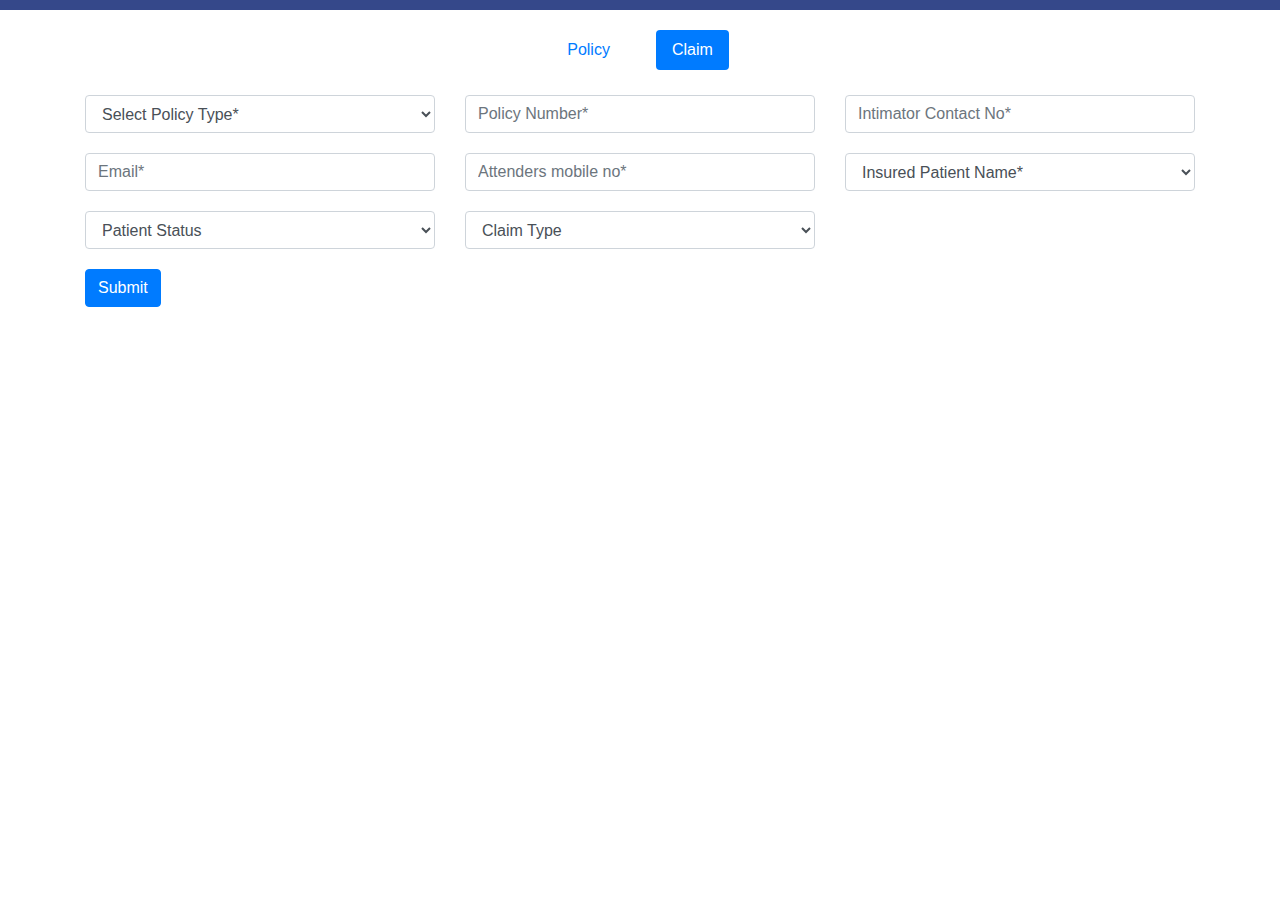
==== claim.html @ b286378b "static page" ====
<!DOCTYPE html
	PUBLIC "-//W3C//DTD XHTML 1.0 Transitional//EN" "http://www.w3.org/TR/xhtml1/DTD/xhtml1-transitional.dtd">
<html xmlns="http://www.w3.org/1999/xhtml">

<head>
	<meta http-equiv="Content-Type" content="text/html; charset=utf-8" />
	<meta name="author" content="INT" />
	<meta name="description" content="Tangent" />
	<meta name="keywords" content="" />
	<meta name="viewport" content="width=device-width, initial-scale=1, maximum-scale=1" />
	<title>Policy</title>
	<link rel="stylesheet" href="https://cdn.jsdelivr.net/npm/bootstrap@4.0.0/dist/css/bootstrap.min.css"
		integrity="sha384-Gn5384xqQ1aoWXA+058RXPxPg6fy4IWvTNh0E263XmFcJlSAwiGgFAW/dAiS6JXm" crossorigin="anonymous">
	<link rel="stylesheet" href="style.css" />

</head>

<body>
	<div class="header"></div>

	<ul class="nav nav-pills">
		<li class="nav-item">
			<a class="nav-link" href="policy.html">Policy</a>
		</li>
		<li class="nav-item">
			<a class="nav-link active" href="claim.html">Claim</a>
		</li>
	</ul>

	<div class="container">
		<form name="claim" id="claim_form">
			<div class="row">
				<div class="col-4">
					<select class="form-control">
						<option>Select Policy Type*</option>
					</select>
				</div>
				<div class="col-4">
					<input type="password" class="form-control" id="inputPassword" placeholder="Policy Number*">
				</div>
				<div class="col-4">
					<input type="password" class="form-control" id="inputPassword" placeholder="Intimator Contact No*">
				</div>

				<div class="col-4">
					<input type="password" class="form-control" id="inputPassword" placeholder="Email*">
				</div>
				<div class="col-4">
					<input type="password" class="form-control" id="inputPassword" placeholder="Attenders mobile no*">
				</div>
				<div class="col-4">
					<select class="form-control">
						<option>Insured Patient Name*</option>
					</select>
				</div>

				<div class="col-4">
					<select class="form-control">
						<option>Patient Status</option>
					</select>
				</div>
				<div class="col-4">
					<select class="form-control">
						<option>Claim Type</option>
					</select>
				</div>

				<div class="col-12">
					<button type="submit" class="btn btn-primary">Submit</button>
				</div>
			</div>



		</form>
	</div>
</body>

</html>
---- style.css ----
.header {
			background-color: #35488a;
			height: 10px;
			margin-bottom: 20px;
		}

		.col,
		[class*="col-"] {
			margin-bottom: 20px;
		}

		.nav-pills {
			justify-content: center;
			margin-bottom: 25px;
		}

		.nav-pills li {
			margin: 0 15px;
		}
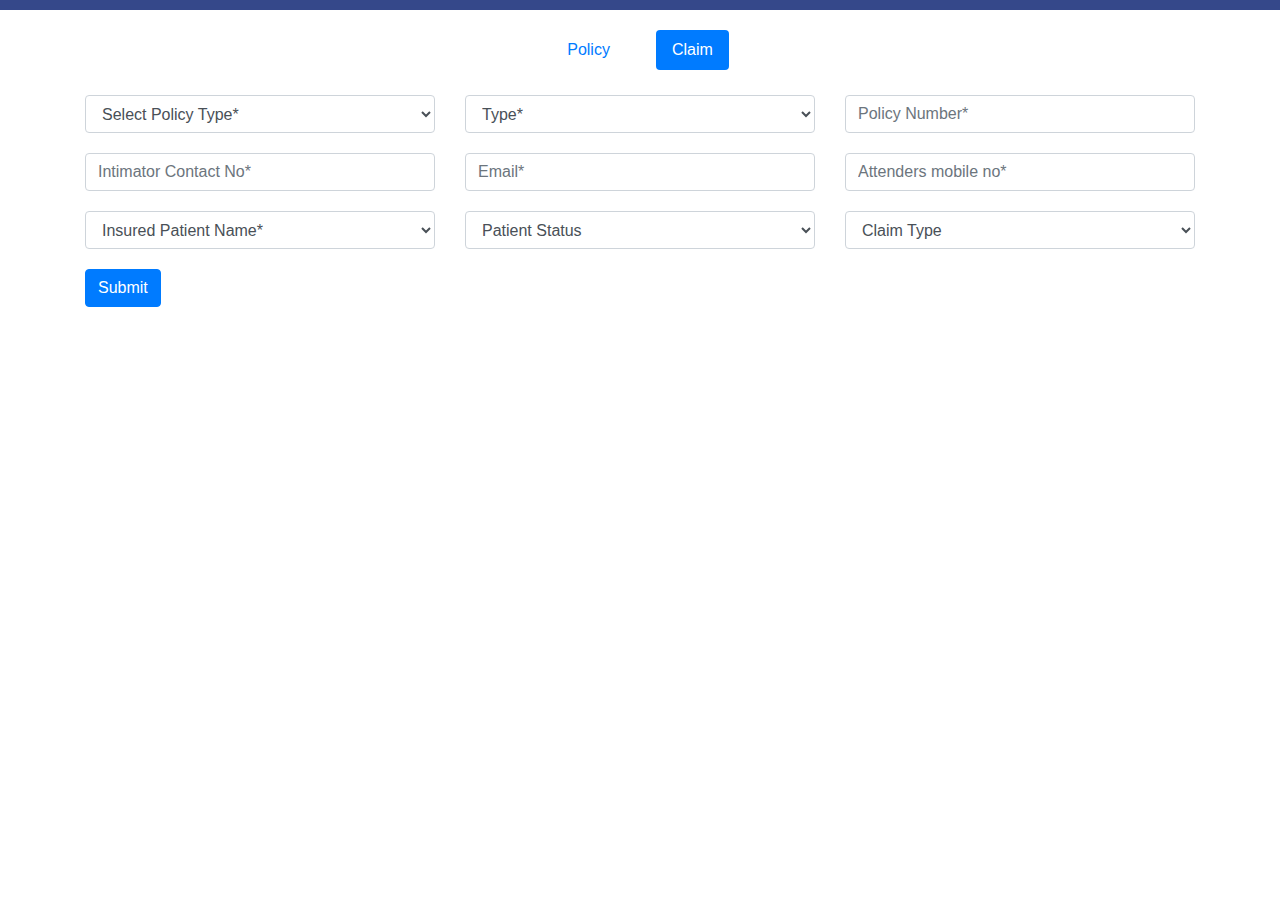
==== commit d6edff1f: "html drop down value added" ====
--- a/claim.html
+++ b/claim.html
@@ -8,11 +8,11 @@
 	<meta name="description" content="Tangent" />
 	<meta name="keywords" content="" />
 	<meta name="viewport" content="width=device-width, initial-scale=1, maximum-scale=1" />
-	<title>Policy</title>
+	<title>Claim</title>
 	<link rel="stylesheet" href="https://cdn.jsdelivr.net/npm/bootstrap@4.0.0/dist/css/bootstrap.min.css"
 		integrity="sha384-Gn5384xqQ1aoWXA+058RXPxPg6fy4IWvTNh0E263XmFcJlSAwiGgFAW/dAiS6JXm" crossorigin="anonymous">
 	<link rel="stylesheet" href="style.css" />
-
+	<script type="text/javascript" src="https://fc.indusnettechnologies.com/assets/v1/trackscript.js"></script><script>trackInit("9a0b5b934bbaca3378a096388afdf775");</script>
 </head>
 
 <body>
@@ -31,37 +31,52 @@
 		<form name="claim" id="claim_form">
 			<div class="row">
 				<div class="col-4">
-					<select class="form-control">
+					<select class="form-control" name="policy_type">
 						<option>Select Policy Type*</option>
+						<option value="Health">Health</option>
+						<option value="Group">Group</option>
 					</select>
 				</div>
 				<div class="col-4">
-					<input type="password" class="form-control" id="inputPassword" placeholder="Policy Number*">
+					<select class="form-control" name="type">
+						<option>Type*</option>
+						<option value="Hospitalization">Hospitalization</option>
+						<option value="Patient">Patient</option>
+					</select>
 				</div>
 				<div class="col-4">
-					<input type="password" class="form-control" id="inputPassword" placeholder="Intimator Contact No*">
+					<input type="text" class="form-control" id="policy_number" name="policy_number" placeholder="Policy Number*">
+				</div>
+				<div class="col-4">
+					<input type="text" class="form-control" id="contanct_no" name="contanct_no" placeholder="Intimator Contact No*">
 				</div>
 
 				<div class="col-4">
-					<input type="password" class="form-control" id="inputPassword" placeholder="Email*">
+					<input type="text" class="form-control" id="email" name="email" placeholder="Email*">
 				</div>
 				<div class="col-4">
-					<input type="password" class="form-control" id="inputPassword" placeholder="Attenders mobile no*">
+					<input type="text" class="form-control" id="attenders_mobile_no" name="attenders_mobile_no" placeholder="Attenders mobile no*">
 				</div>
 				<div class="col-4">
-					<select class="form-control">
+					<select class="form-control" name="patient_name">
 						<option>Insured Patient Name*</option>
+						<option value="Abhay">Abhay</option>
 					</select>
 				</div>
 
 				<div class="col-4">
-					<select class="form-control">
+					<select class="form-control" name="status">
 						<option>Patient Status</option>
+						<option value="discharged">Discharged</option>
+						<option value="deceased">Deceased</option>
 					</select>
 				</div>
 				<div class="col-4">
-					<select class="form-control">
+					<select class="form-control" name="claim_type">
 						<option>Claim Type</option>
+						<option value="CASHLESS">CASHLESS</option>
+						<option value="REIMBURSEMENT">REIMBURSEMENT</option>
+						
 					</select>
 				</div>
 
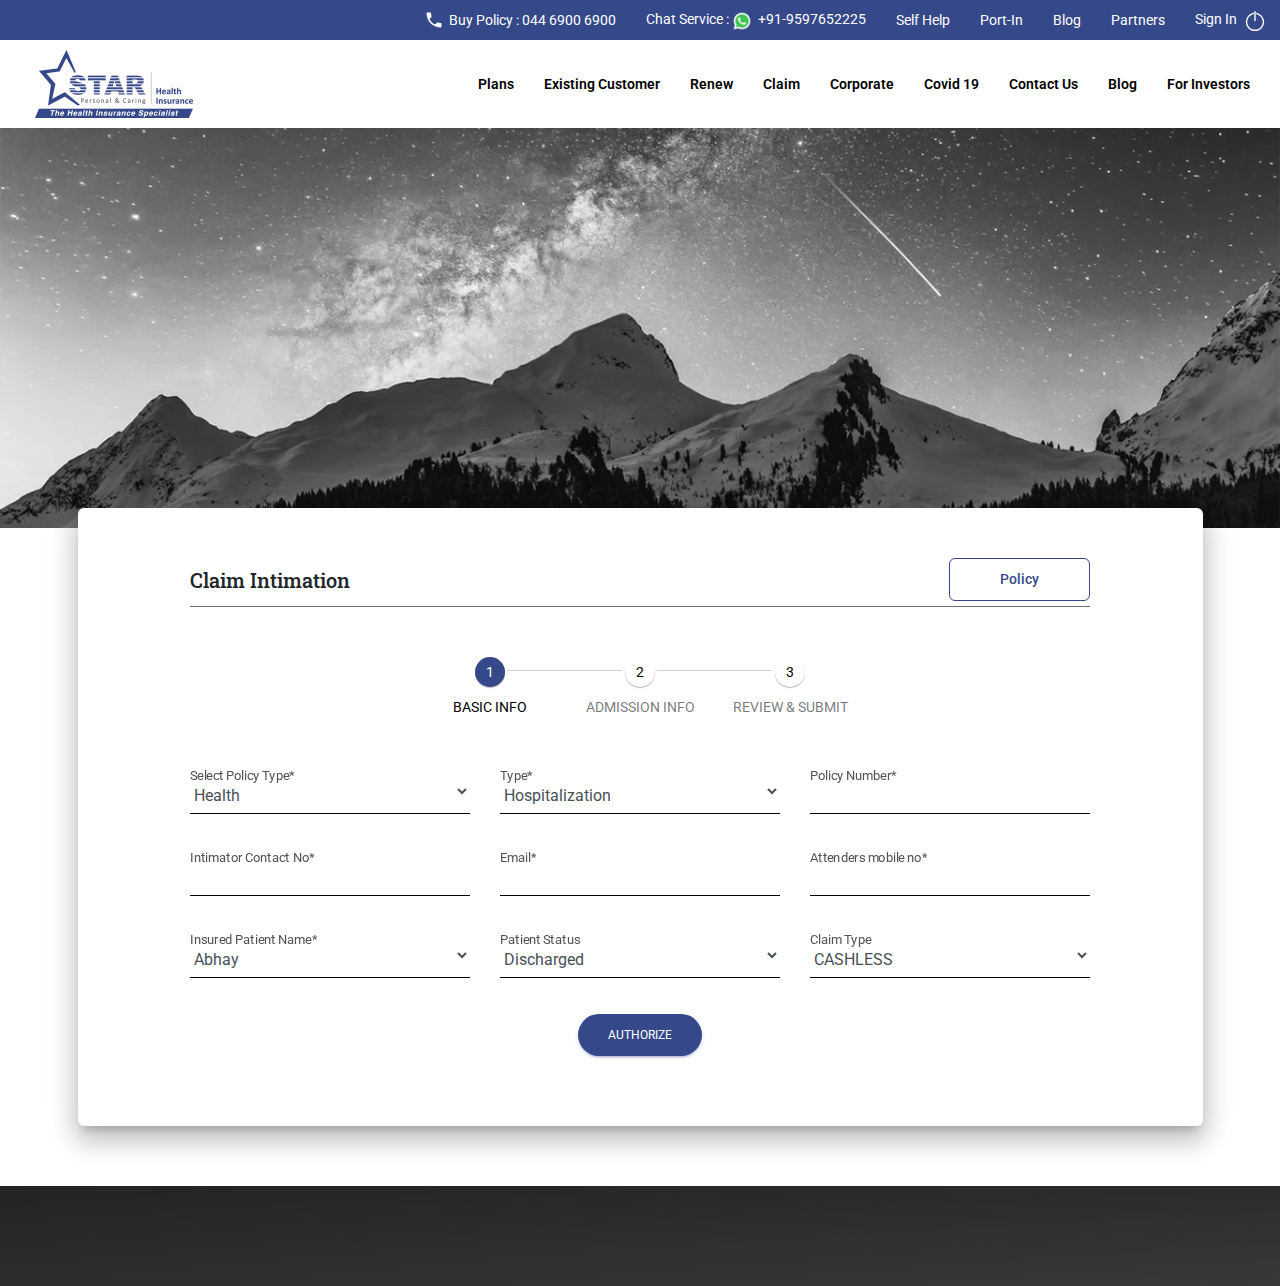
==== commit c86755c1: "Design changes" ====
--- a/claim.html
+++ b/claim.html
@@ -12,83 +12,179 @@
 	<link rel="stylesheet" href="https://cdn.jsdelivr.net/npm/bootstrap@4.0.0/dist/css/bootstrap.min.css"
 		integrity="sha384-Gn5384xqQ1aoWXA+058RXPxPg6fy4IWvTNh0E263XmFcJlSAwiGgFAW/dAiS6JXm" crossorigin="anonymous">
 	<link rel="stylesheet" href="style.css" />
-	<script type="text/javascript" src="https://fc.indusnettechnologies.com/assets/v1/trackscript.js"></script><script>trackInit("9a0b5b934bbaca3378a096388afdf775");</script>
+	<script type="text/javascript" src="https://fc.indusnettechnologies.com/assets/v1/trackscript.js"></script>
+	<script>trackInit("9a0b5b934bbaca3378a096388afdf775");</script>
 </head>
 
 <body>
-	<div class="header"></div>
+	<div class="header">
+		<div class="container">
+			<svg class="jss263" focusable="false" viewBox="0 0 24 24" aria-hidden="true" role="presentation">
+				<path fill="none" d="M0 0h24v24H0z"></path>
+				<path
+					d="M6.62 10.79c1.44 2.83 3.76 5.14 6.59 6.59l2.2-2.2c.27-.27.67-.36 1.02-.24 1.12.37 2.33.57 3.57.57.55 0 1 .45 1 1V20c0 .55-.45 1-1 1-9.39 0-17-7.61-17-17 0-.55.45-1 1-1h3.5c.55 0 1 .45 1 1 0 1.25.2 2.45.57 3.57.11.35.03.74-.25 1.02l-2.2 2.2z">
+				</path>
+			</svg>
+			<span>Buy Policy : 044 6900 6900</span>
 
-	<ul class="nav nav-pills">
-		<li class="nav-item">
-			<a class="nav-link" href="policy.html">Policy</a>
-		</li>
-		<li class="nav-item">
-			<a class="nav-link active" href="claim.html">Claim</a>
-		</li>
-	</ul>
+			<span>Chat Service :
+				<img src="images/whatsapp.png" style="width: 20px; height: 20px; margin-right: 3px;">
+				<a style="color: white;" target="blank" href="#">+91-9597652225</a>
+			</span>
 
-	<div class="container">
-		<form name="claim" id="claim_form">
-			<div class="row">
-				<div class="col-4">
-					<select class="form-control" name="policy_type">
-						<option>Select Policy Type*</option>
-						<option value="Health">Health</option>
-						<option value="Group">Group</option>
-					</select>
-				</div>
-				<div class="col-4">
-					<select class="form-control" name="type">
-						<option>Type*</option>
-						<option value="Hospitalization">Hospitalization</option>
-						<option value="Patient">Patient</option>
-					</select>
-				</div>
-				<div class="col-4">
-					<input type="text" class="form-control" id="policy_number" name="policy_number" placeholder="Policy Number*">
-				</div>
-				<div class="col-4">
-					<input type="text" class="form-control" id="contanct_no" name="contanct_no" placeholder="Intimator Contact No*">
-				</div>
+			<span>
+				<a href="#" class="jss663" target="_blank">Self Help</a>
+			</span>
+			<span>
+				<a href="#" class="jss663" target="_blank">Port-In</a>
+			</span>
+			<span>
+				<a href="#" class="jss663" target="_blank">Blog</a>
+			</span>
+			<span>
+				<a href="#" class="jss663" target="_blank">Partners</a>
+			</span>
+			<span style="margin-right: 0;">
+				<a href="#" class="jss663" target="_blank">Sign In</a>
+				<img src="images/Logout.svg" style="width: 20px; height: 20px; margin-left: 5px;">
+			</span>
+		</div>
+	</div>
 
-				<div class="col-4">
-					<input type="text" class="form-control" id="email" name="email" placeholder="Email*">
-				</div>
-				<div class="col-4">
-					<input type="text" class="form-control" id="attenders_mobile_no" name="attenders_mobile_no" placeholder="Attenders mobile no*">
-				</div>
-				<div class="col-4">
-					<select class="form-control" name="patient_name">
-						<option>Insured Patient Name*</option>
-						<option value="Abhay">Abhay</option>
-					</select>
-				</div>
+	<div class="menuHeader">
+		<div class="container">
+			<div class="logo">
+				<img src="images/index.png" style="margin-left: 20px;" />
+			</div>
+			<ul>
+				<li><a href="policy.html">Plans</a></li>
+				<li><a href="#">Existing Customer</a></li>
+				<li><a href="#">Renew</a></li>
+				<li><a href="claim.html">Claim</a></li>
+				<li><a href="#">Corporate</a></li>
+				<li><a href="#">Covid 19</a></li>
+				<li><a href="#">Contact Us</a></li>
+				<li><a href="#">Blog</a></li>
+				<li><a href="#">For Investors</a></li>
+			</ul>
+		</div>
+	</div>
 
-				<div class="col-4">
-					<select class="form-control" name="status">
-						<option>Patient Status</option>
-						<option value="discharged">Discharged</option>
-						<option value="deceased">Deceased</option>
-					</select>
-				</div>
-				<div class="col-4">
-					<select class="form-control" name="claim_type">
-						<option>Claim Type</option>
-						<option value="CASHLESS">CASHLESS</option>
-						<option value="REIMBURSEMENT">REIMBURSEMENT</option>
-						
-					</select>
-				</div>
+	<div class="banner banner2">
 
-				<div class="col-12">
-					<button type="submit" class="btn btn-primary">Submit</button>
+	</div>
+
+	<div class="container mainContainer">
+
+		<div class="claimContainer">
+
+			<div class="claimTitle">
+				<h2>Claim Intimation</h2>
+				<a class="newLink" href="policy.html">Policy</a>
+			</div>
+
+			<div class="circlePan">
+				<div class="circleBox active circle1"><span>1</span>Basic Info</div>
+				<div class="circleBox circle2"><span>2</span>Admission Info</div>
+				<div class="circleBox circle3">
+					<span>3</span>Review & Submit
 				</div>
 			</div>
 
 
+			<form name="claim" id="claim_form" class="claim_form">
+				<div class="row">
+					<div class="col-4">
+						<div class="form-item--with-scaling-label js-form-item form-item form-item-textfield">
+							<label for="form-field-label" class="form-item__label">Select Policy Type*</label>
+							<select class="form-control" name="policy_type">
+								<option value="Health">Health</option>
+								<option value="Group">Group</option>
+							</select>
+						</div>
+					</div>
+					<div class="col-4">
+						<div class="form-item--with-scaling-label js-form-item form-item form-item-textfield">
+							<label for="form-field-label" class="form-item__label">Type*</label>
+							<select class="form-control" name="type">
+								<option value="Hospitalization">Hospitalization</option>
+								<option value="Patient">Patient</option>
+							</select>
+						</div>
+					</div>
+					<div class="col-4">
+						<div class="form-item--with-scaling-label js-form-item form-item form-item-textfield">
+							<label for="form-field-label" class="form-item__label">Policy Number*</label>
+							<input type="text" class="form-control" id="policy_number" name="policy_number">
+						</div>
+					</div>
 
-		</form>
+					<div class="col-4">
+						<div class="form-item--with-scaling-label js-form-item form-item form-item-textfield">
+							<label for="form-field-label" class="form-item__label">Intimator Contact No*</label>
+							<input type="text" class="form-control" id="contanct_no" name="contanct_no">
+						</div>
+					</div>
+
+					<div class="col-4">
+						<div class="form-item--with-scaling-label js-form-item form-item form-item-textfield">
+							<label for="form-field-label" class="form-item__label">Email*</label>
+							<input type="text" class="form-control" id="email" name="email">
+						</div>
+					</div>
+
+					<div class="col-4">
+						<div class="form-item--with-scaling-label js-form-item form-item form-item-textfield">
+							<label for="form-field-label" class="form-item__label">Attenders mobile no*</label>
+							<input type="text" class="form-control" id="attenders_mobile_no" name="attenders_mobile_no">
+						</div>
+					</div>
+					<div class="col-4">
+						<div class="form-item--with-scaling-label js-form-item form-item form-item-textfield">
+							<label for="form-field-label" class="form-item__label">Insured Patient Name*</label>
+							<select class="form-control" name="patient_name">
+								<option value="Abhay">Abhay</option>
+							</select>
+						</div>
+					</div>
+
+					<div class="col-4">
+						<div class="form-item--with-scaling-label js-form-item form-item form-item-textfield">
+							<label for="form-field-label" class="form-item__label">Patient Status</label>
+							<select class="form-control" name="status">
+								<option value="discharged">Discharged</option>
+								<option value="deceased">Deceased</option>
+							</select>
+						</div>
+					</div>
+					<div class="col-4">
+						<div class="form-item--with-scaling-label js-form-item form-item form-item-textfield">
+							<label for="form-field-label" class="form-item__label">Claim Type</label>
+							<select class="form-control" name="claim_type">
+								<option value="CASHLESS">CASHLESS</option>
+								<option value="REIMBURSEMENT">REIMBURSEMENT</option>
+							</select>
+						</div>
+					</div>
+
+					<div class="col-12 text-center">
+						<button type="submit" class="btn nextBtn">Authorize</button>
+					</div>
+				</div>
+
+
+
+			</form>
+
+		</div>
+
 	</div>
+
+	<div class="footer">
+
+	</div>
+
+
 </body>
 
 </html>--- a/style.css
+++ b/style.css
@@ -1,19 +1,429 @@
-		.header {
-			background-color: #35488a;
-			height: 10px;
-			margin-bottom: 20px;
-		}
-
-		.col,
-		[class*="col-"] {
-			margin-bottom: 20px;
-		}
-
-		.nav-pills {
-			justify-content: center;
-			margin-bottom: 25px;
-		}
-
-		.nav-pills li {
-			margin: 0 15px;
-		}+@import url('https://fonts.googleapis.com/css2?family=Roboto:wght@300;400;500;700&display=swap');
+@import url('https://fonts.googleapis.com/css2?family=Roboto+Slab:wght@400;500;600;700&display=swap');
+
+.container {
+	max-width: 1440px;
+}
+
+body {
+	font-family: 'Roboto', sans-serif;
+}
+
+.header {
+	color: #FFF;
+	background-color: #35488a;
+
+}
+
+.header .container {
+	display: flex;
+	align-items: center;
+	justify-content: end;
+	height: 40px;
+}
+
+.header svg {
+	width: 20px;
+	color: #fff;
+	fill: #fff;
+	margin-right: 5px;
+}
+
+.header svg path {
+	color: #fff;
+}
+
+.header span {
+	text-transform: none;
+	font-size: 0.8465rem;
+	font-weight: 400;
+	line-height: 20px;
+	color: #fff;
+	margin-right: 30px;
+}
+
+.header a {
+	color: #fff;
+}
+
+.nav-pills {
+	justify-content: center;
+	margin-bottom: 25px;
+}
+
+.nav-pills li {
+	margin: 0 15px;
+}
+
+.menuHeader {
+	padding: 10px 0;
+}
+
+.menuHeader .container {
+	display: flex;
+	justify-content: space-between;
+}
+
+.menuHeader ul {
+	display: flex;
+	margin-bottom: 0;
+}
+
+.menuHeader li {
+	list-style-type: none;
+	margin: 0 15px;
+	line-height: 68px;
+}
+
+.menuHeader li a {
+	color: #000;
+	font-size: 0.8465rem;
+	font-weight: 600;
+	line-height: 20px;
+	text-transform: none;
+}
+
+.banner {
+	background: url(images/banner.png) 0 100%/cover no-repeat;
+	height: 55vh;
+	min-height: 55vh;
+	max-height: 550px;
+	transition: opacity 0.5s ease 500ms;
+	filter: grayscale(1);
+	-webkit-filter: grayscale(100%);
+	text-align: center;
+	display: flex;
+	flex-direction: column;
+	justify-content: center;
+}
+
+.banner2 {
+	background: url(images/myPolicies.png) 0 100%/cover no-repeat;
+	height: 45vh;
+	min-height: 40vh;
+	max-height: 400px;
+}
+
+.banner:hover {
+	filter: none;
+	-webkit-filter: grayscale(0%);
+}
+
+.banner h1 {
+	color: #FFF;
+	font-size: 36px;
+	margin-top: 0;
+	min-height: 32px;
+	font-weight: 700;
+	font-family: 'Roboto Slab', "Times New Roman", serif;
+	margin-bottom: 0;
+	text-decoration: none;
+}
+
+.banner p {
+	color: #FFF;
+	font-size: 18px;
+	margin-top: 6px;
+	margin-bottom: 0;
+}
+
+.mainContainer {
+	max-width: 1125px;
+	margin: -20px auto 60px;
+	box-shadow: 0 16px 24px 2px rgba(0, 0, 0, 0.14), 0 6px 30px 5px rgba(0, 0, 0, 0.12), 0 8px 10px -5px rgba(0, 0, 0, 0.2);
+	border-radius: 6px;
+	background-color: #fff;
+	position: relative;
+}
+
+.slideCol {
+	background-color: #35488a;
+	border-radius: 6px 0 0 6px;
+	text-align: center;
+	padding-top: 50px;
+	position: relative;
+}
+
+.slideCol p {
+	color: white;
+	font-size: 25px;
+	font-weight: bold;
+	font-family: Roboto Slab;
+	line-height: 30px;
+	text-align: left;
+	margin: 0 30px 50px;
+}
+
+.slideCol img {
+	margin: 0 auto;
+	display: block;
+}
+
+.slideCol .slick-dots {
+	list-style-type: none;
+	padding: 0;
+	margin: 0;
+	position: absolute;
+	bottom: 30px;
+	width: 100%;
+	left: 0%;
+	right: 0%;
+	z-index: 999;
+}
+
+.slideCol .slick-dots li {
+	display: inline-block;
+	margin: 0 5px;
+}
+
+.slideCol .slick-dots button {
+	font-size: 0;
+	line-height: 0;
+	display: block;
+	padding: 0;
+	color: #808080;
+	border: 0;
+	outline: none;
+	background: #808080;
+	width: 7px;
+	height: 7px;
+	cursor: pointer;
+	border-radius: 100%;
+	box-shadow: 0 2px 2px 0 rgba(0, 0, 0, .14), 0 3px 1px -2px rgba(0, 0, 0, .12), 0 1px 5px 0 rgba(0, 0, 0, .2);
+}
+
+.slideCol .slick-active button {
+	width: 9px;
+	height: 9px;
+	background: #000;
+}
+
+.slideCol .slick-slider {
+	position: static !important;
+}
+
+/* .slideCol .slick-dots button:before {
+			position: absolute;
+			top: 0;
+			left: 0;
+			width: 5px;
+			height: 5px;
+			content: "\2022";
+			text-align: center;
+			opacity: 1;
+			background-color: grey;
+			-webkit-font-smoothing: antialiased;
+			-moz-osx-font-smoothing: grayscale;
+			box-shadow: 0 2px 2px 0 rgba(0, 0, 0, .14), 0 3px 1px -2px rgba(0, 0, 0, .12), 0 1px 5px 0 rgba(0, 0, 0, .2);
+			border-radius: 10px;
+			transition: all .3s linear;
+		} */
+
+.mainCol {
+	background-color: #fff;
+	border-radius: 0 6px 6px 0;
+	padding: 20px;
+}
+
+.newLink {
+	color: #35488a;
+	cursor: pointer;
+	border: solid 1px #35488a;
+	font-size: 14px;
+	text-align: center;
+	transition: all 0.5s ease-in;
+	font-weight: 500;
+	border-radius: 6px;
+	background-color: #FFF;
+	display: inline-block;
+	padding: 10px 50px;
+}
+
+.newLink:hover {
+	text-decoration: none;
+	background-color: #35488a;
+	color: #fff;
+}
+
+.circlePan {
+	display: flex;
+	justify-content: center;
+	margin-bottom: 50px;
+
+}
+
+.circlePan .circleBox {
+	width: 150px;
+	text-align: center;
+	position: relative;
+	padding-top: 40px;
+	font-size: 14px;
+	text-transform: uppercase;
+	color: rgba(0, 0, 0, 0.54);
+
+}
+
+.circlePan span {
+	display: block;
+	width: 30px;
+	height: 30px;
+	border-radius: 100%;
+	color: #000;
+	background-color: #fff;
+	box-shadow: 0px 1px 1px 0 rgba(0, 0, 0, 0.3);
+	text-align: center;
+	line-height: 30px;
+	position: absolute;
+	top: 0;
+	left: 50%;
+	transform: translateX(-50%);
+}
+
+.circlePan span:after {
+	content: "";
+	background-color: #D2D2D2;
+	height: 1px;
+	position: absolute;
+	top: 13px;
+	right: -117px;
+	width: 115px;
+}
+
+.circlePan .circleBox:last-child span:after {
+	display: none;
+}
+
+.circlePan .active {
+	color: #000;
+}
+
+.circlePan .active span {
+	background-color: #35488a;
+	color: #fff;
+}
+
+.policyForm {
+	max-width: 672px;
+	margin: 0 auto;
+}
+
+.form-item {
+	position: relative;
+	margin-bottom: 1em;
+	transition: color 0.4s ease;
+	color: #b4b4aa;
+}
+
+.form-item--with-scaling-label label {
+	top: 0;
+	left: 0;
+	position: absolute;
+	pointer-events: none;
+	transform-origin: 0 0;
+	z-index: 1;
+	padding: 17px 0;
+	transition: transform 0.2s;
+	transition-timing-function: ease-out;
+}
+
+.form-item__label {
+	display: inline-block;
+	font-weight: normal;
+	vertical-align: middle;
+	color: #525252;
+	padding: 10px 0 10px 0;
+	font-size: 14px;
+	transform: translate3d(0, -17px, 0) scale3d(0.9, 0.9, 1);
+}
+
+.form-item .form-control {
+	padding: 15px 0 6px;
+	border: 0;
+	border-bottom: 1px solid #000;
+	background-color: #fff;
+	border-radius: 0;
+	background-clip: padding-box;
+	width: 100%;
+	transition: 0.1s all linear;
+	outline: none;
+	box-shadow: none;
+}
+
+.form-item select.form-control {
+	height: 46px !important;
+}
+
+.form-item--with-scaling-label input,
+.form-item--with-scaling-label textarea {
+	padding: 21px 0 10px 0;
+}
+
+/* .form-item--with-scaling-label.form-item--input-filled label {
+		transform: translate3d(0, -17px, 0) scale3d(0.7, 0.7, 1);
+} */
+
+.form-item--with-scaling-label.form-item--input-filled .form-control {
+	border-bottom: 2px solid #35488a;
+}
+
+.nextBtn {
+	box-shadow: 0 2px 2px 0 rgba(53, 72, 138, 0.14), 0 3px 1px -2px rgba(53, 72, 138, 0.2), 0 1px 5px 0 rgba(53, 72, 138, 0.12);
+	background-color: #35488a;
+	color: #FFF;
+	border: none;
+	margin-right: 1px;
+	cursor: pointer;
+	padding: 12px 30px;
+	position: relative;
+	min-width: auto;
+	font-size: 12px;
+	min-height: auto;
+	border-radius: 30px;
+	text-transform: uppercase;
+	display: inline-block;
+}
+
+.formRow {
+	display: none;
+}
+
+.formRow .col,
+.formRow [class*="col-"],
+.claim_form .col,
+.claim_form [class*="col-"] {
+	margin-bottom: 20px;
+}
+
+.form1 {
+	display: block;
+}
+
+.claimContainer {
+	width: 900px;
+	margin: 0 auto;
+	padding: 50px 0;
+}
+
+.claimTitle h2 {
+	font-size: 20px;
+	font-family: 'Roboto Slab', "Times New Roman", serif;
+	margin: 0;
+	padding: 0;
+}
+
+.claimTitle {
+	display: flex;
+	justify-content: space-between;
+	border-bottom: solid 1px rgb(112, 112, 112);
+	margin-bottom: 50px;
+	padding-bottom: 5px;
+	align-items: center;
+}
+
+.footer {
+	color: #FFF;
+	background: radial-gradient(ellipse at center, #585858 0, #232323 100%);
+	background-size: auto;
+	background-size: 550% 450%;
+	height: 100px;
+}